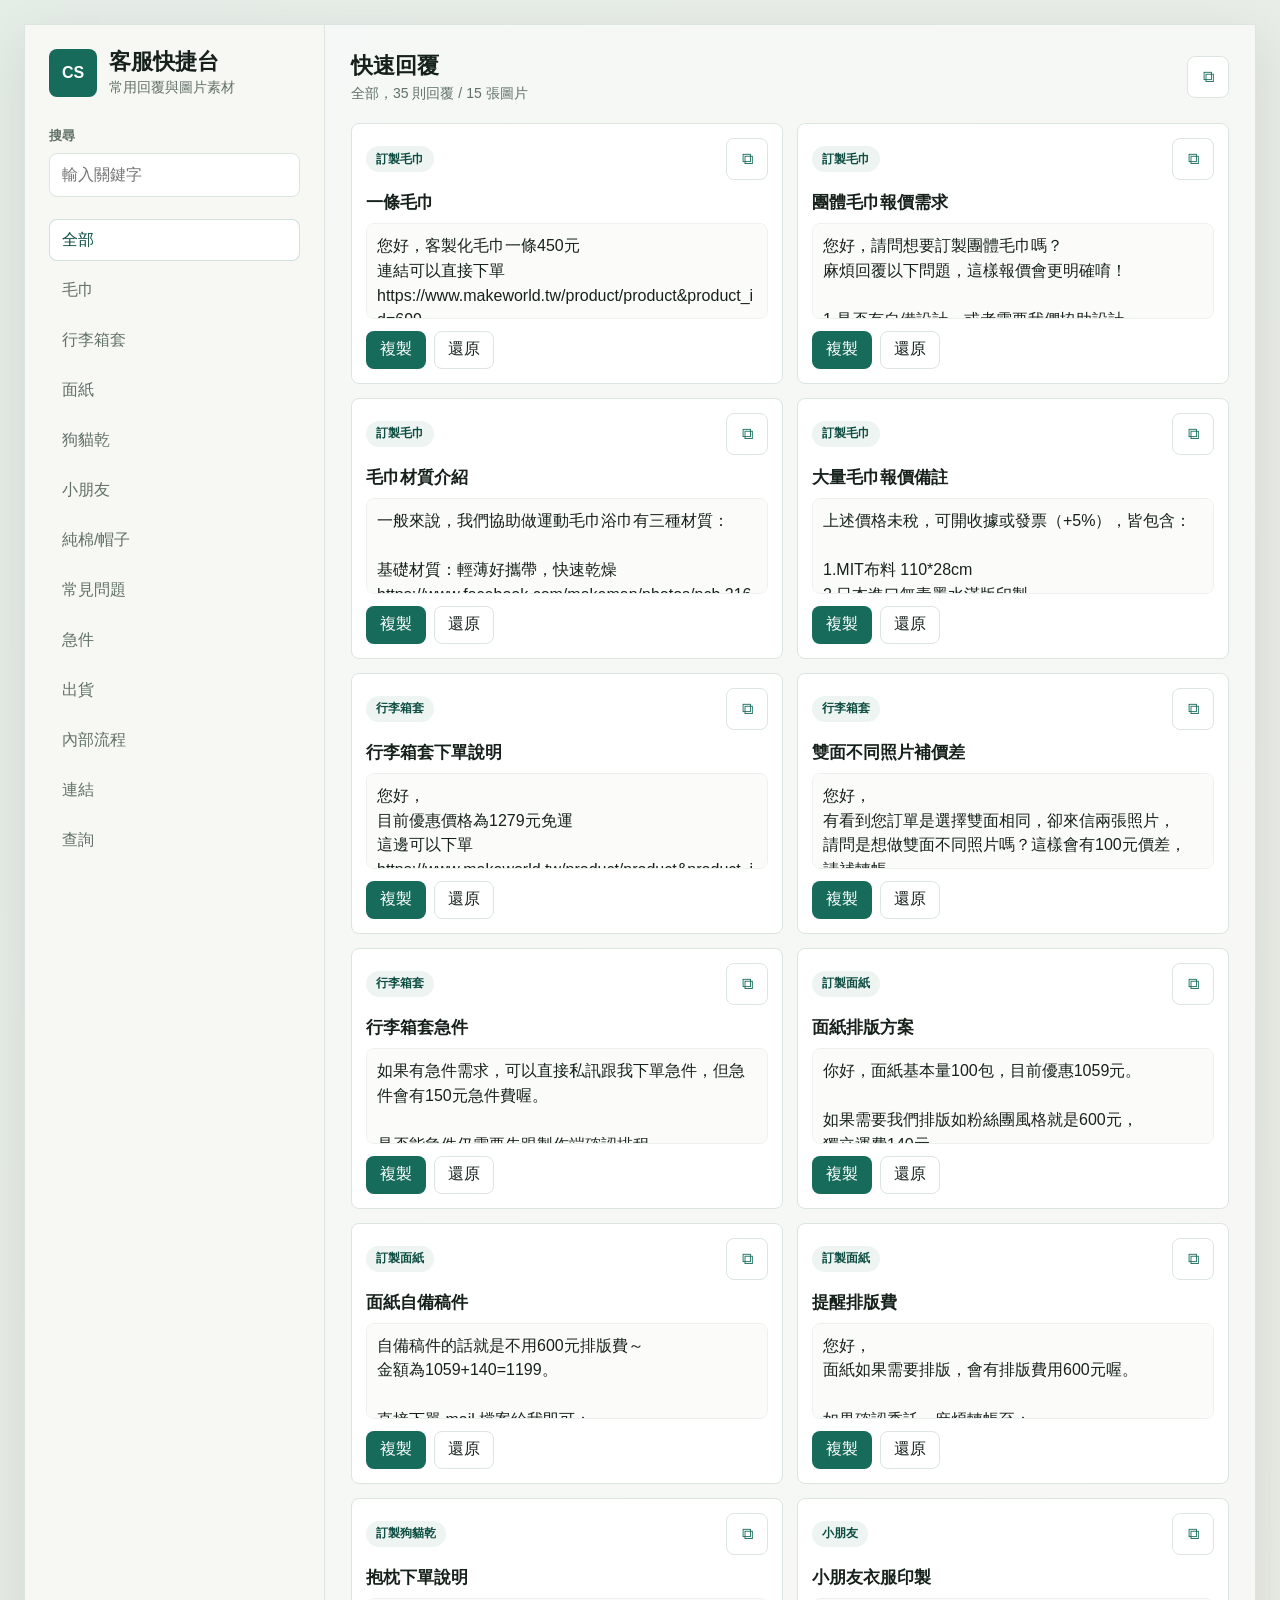
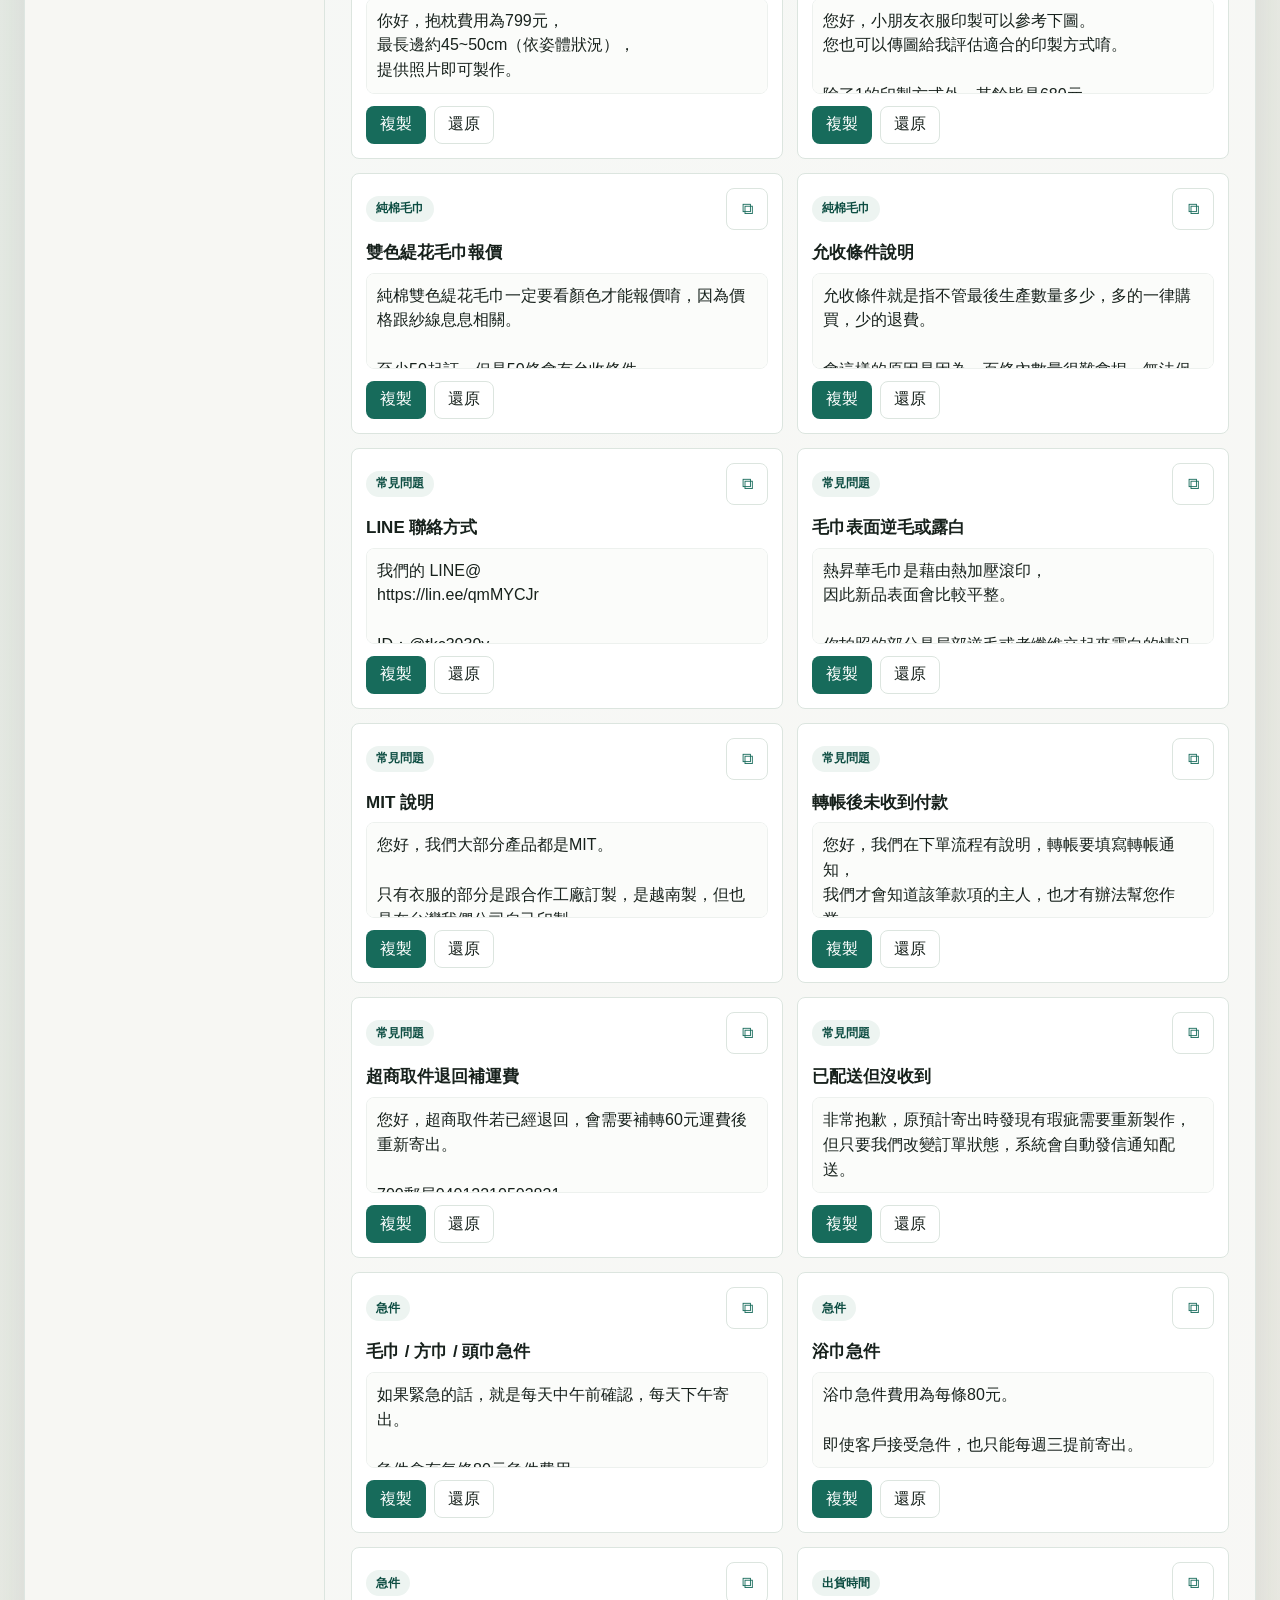
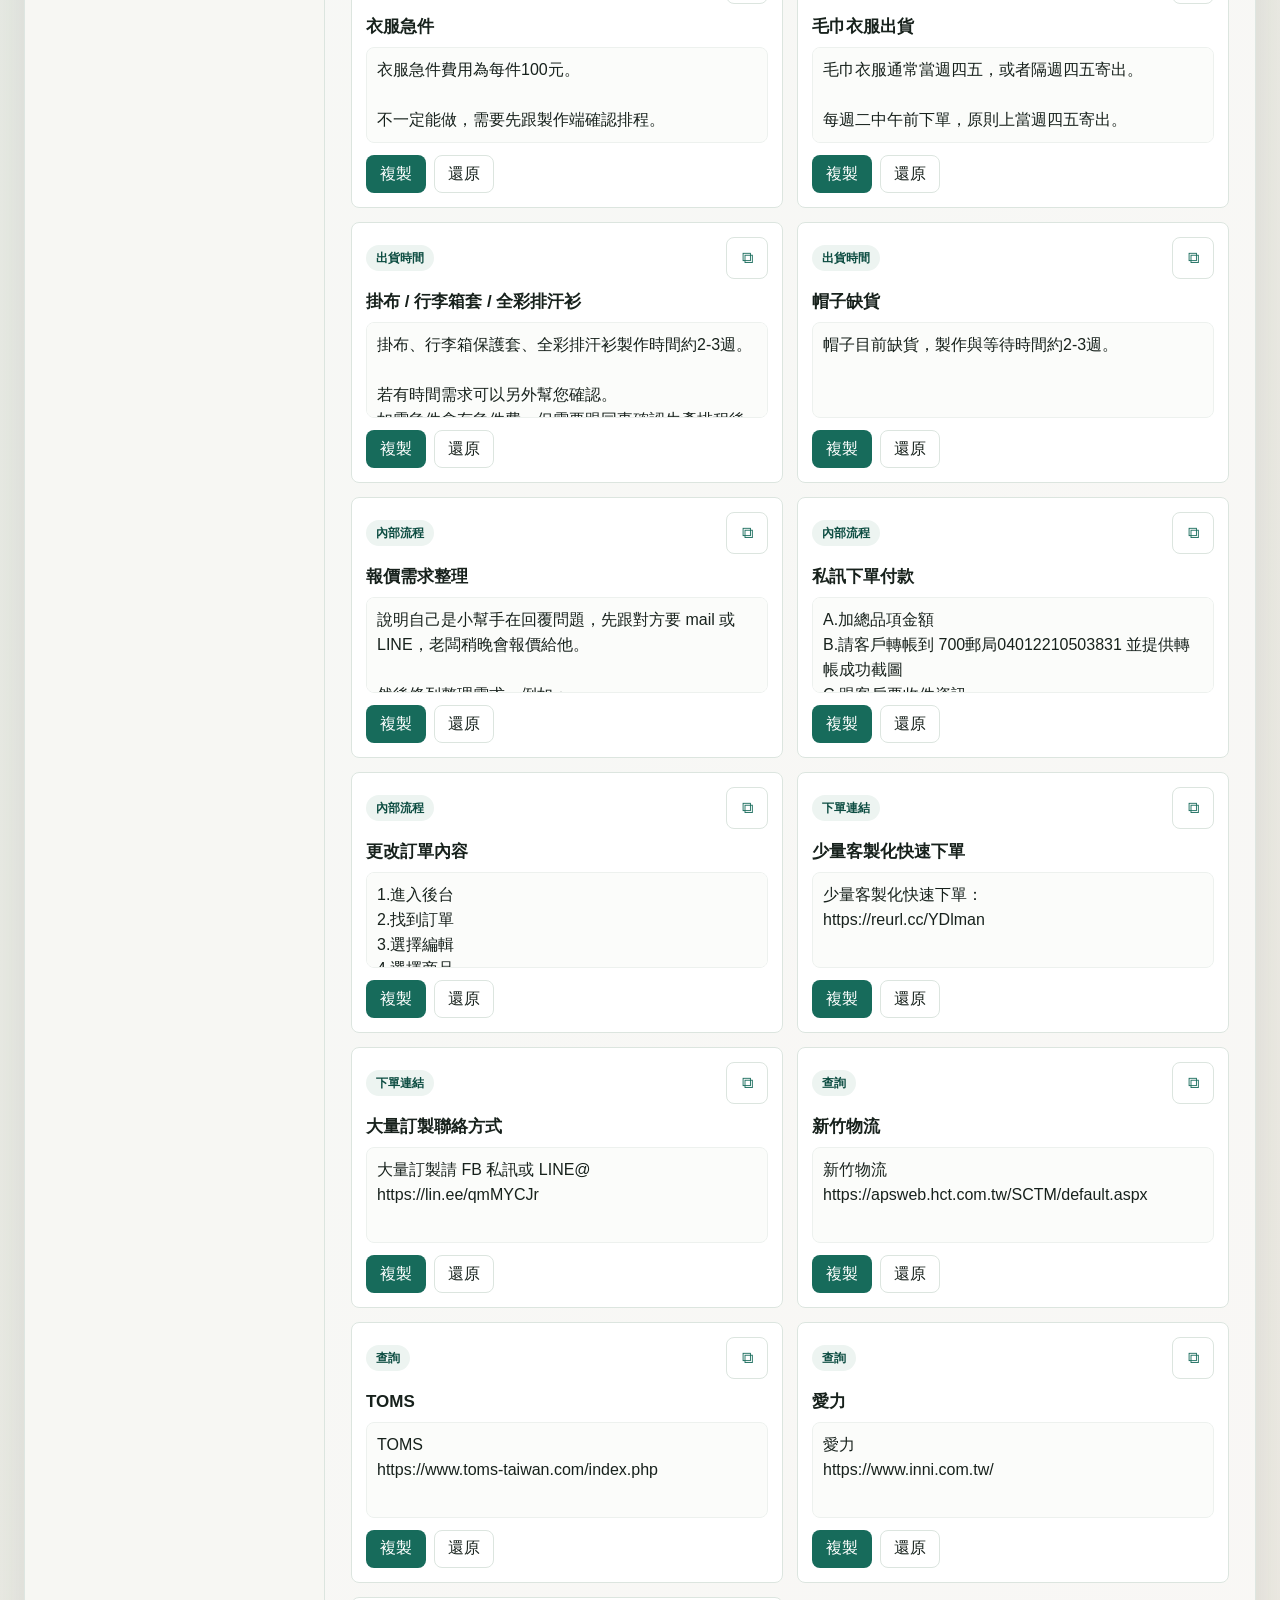
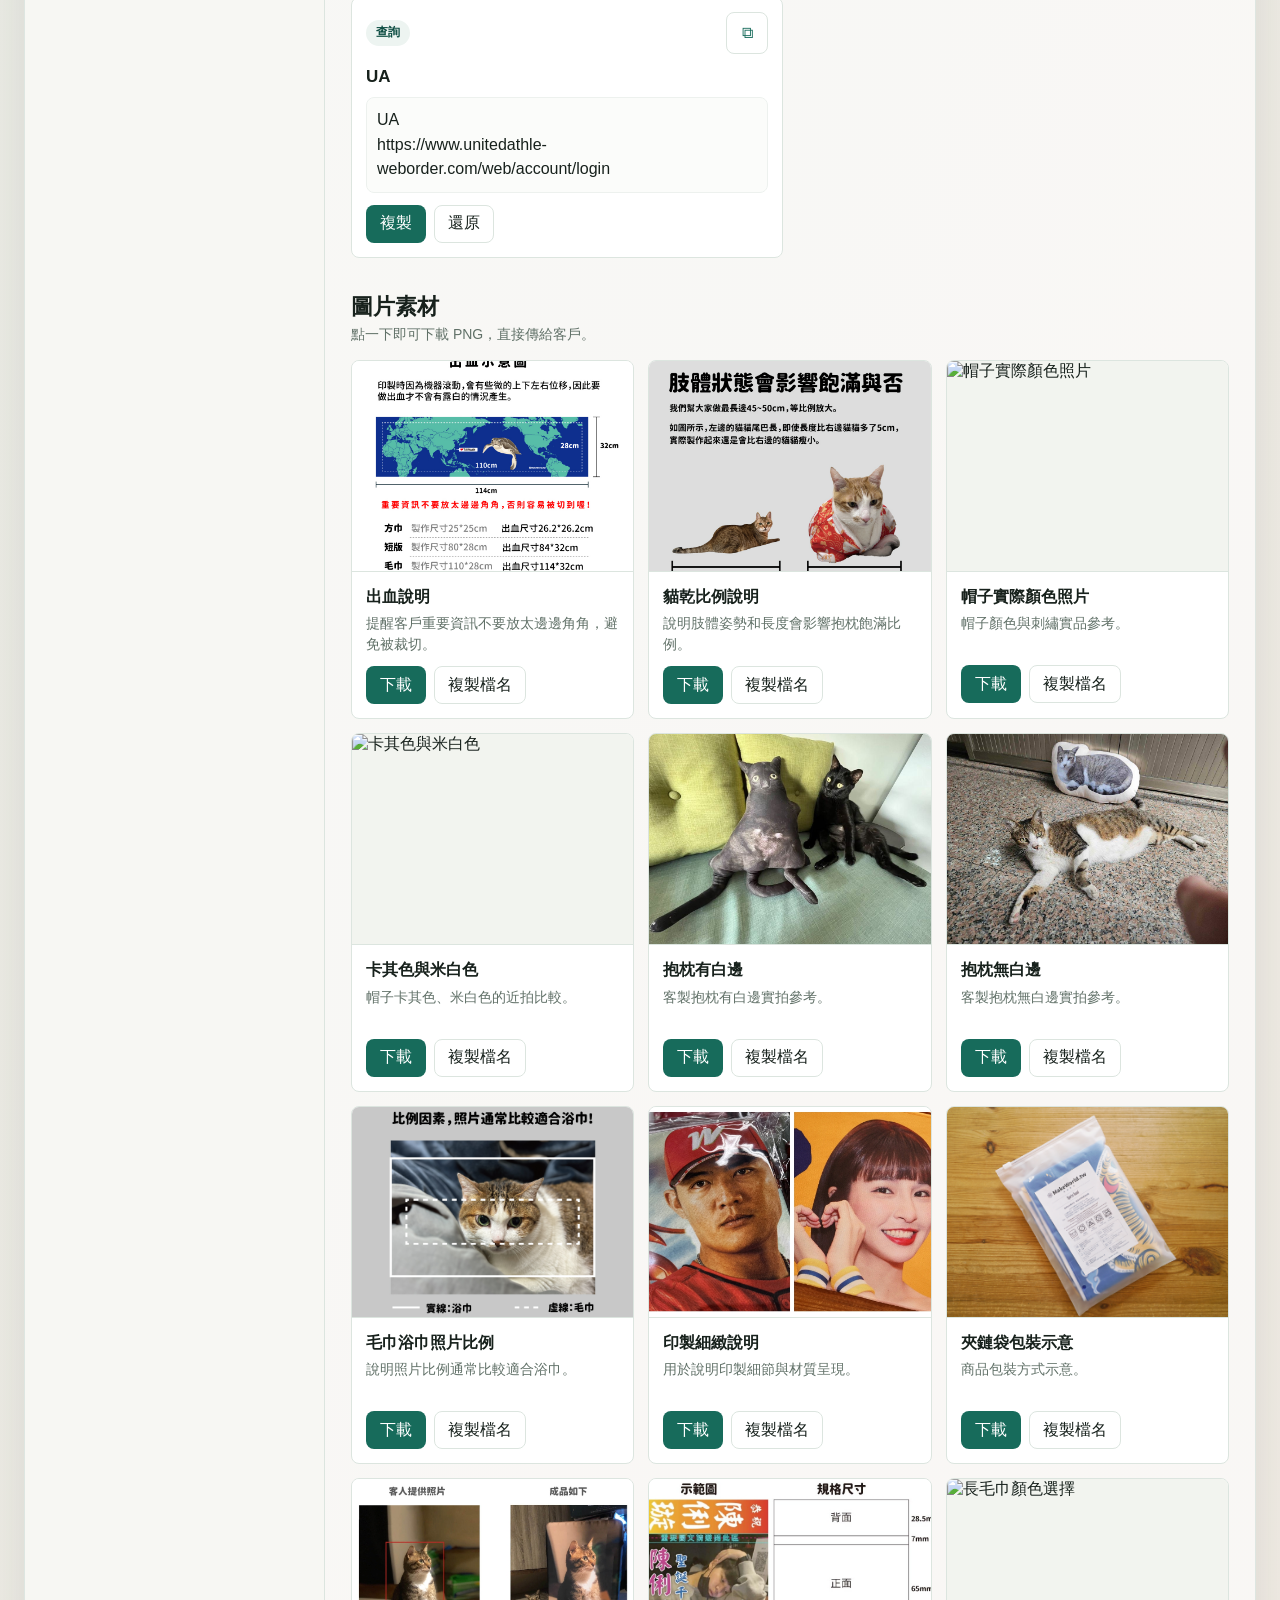
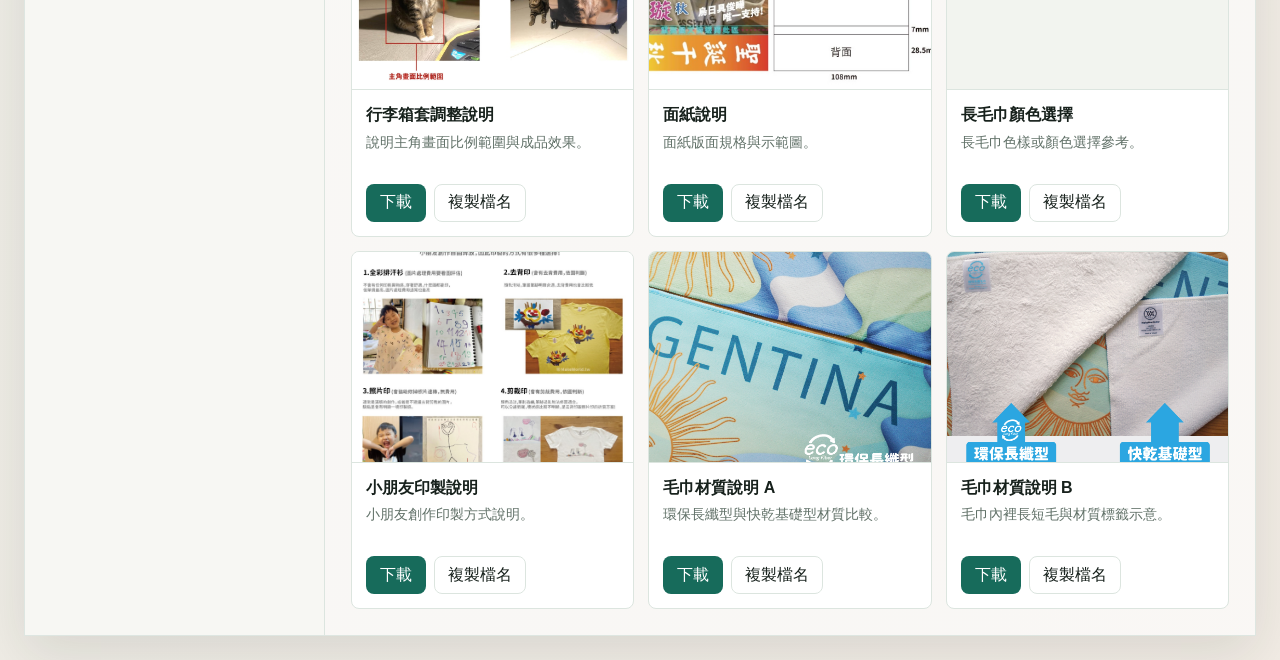
==== index.html @ 8c63c237 "Remove in-page password gate" ====
<!doctype html>
<html lang="zh-Hant">
  <head>
    <meta charset="UTF-8" />
    <meta name="viewport" content="width=device-width, initial-scale=1.0" />
    <title>客服快捷台</title>
    <link rel="stylesheet" href="styles.css?v=20260531-cloudflare-access" />
  </head>
  <body>
    <main class="app-shell">
      <section class="workspace">
        <aside class="sidebar" aria-label="常見問題分類">
          <div class="brand">
            <div class="brand-mark" aria-hidden="true">CS</div>
            <div>
              <h1>客服快捷台</h1>
              <p>常用回覆與圖片素材</p>
            </div>
          </div>

          <div class="search-wrap">
            <label for="searchInput">搜尋</label>
            <input id="searchInput" type="search" placeholder="輸入關鍵字" autocomplete="off" />
          </div>

          <div class="tabs" id="tabs" role="tablist" aria-label="分類"></div>
        </aside>

        <section class="content-panel" aria-label="客服素材">
          <div class="toolbar">
            <div>
              <h2>快速回覆</h2>
              <p id="resultCount">載入中</p>
            </div>
            <button class="icon-button" id="copyAllButton" type="button" title="複製目前顯示的全部回覆" aria-label="複製目前顯示的全部回覆">
              <span aria-hidden="true">⧉</span>
            </button>
          </div>

          <div class="faq-grid" id="faqGrid"></div>

          <div class="asset-header">
            <div>
              <h2>圖片素材</h2>
              <p>點一下即可下載 PNG，直接傳給客戶。</p>
            </div>
          </div>
          <div class="asset-grid" id="assetGrid"></div>
        </section>
      </section>
    </main>

    <div class="toast" id="toast" role="status" aria-live="polite"></div>

    <script src="script.js?v=20260531-cloudflare-access"></script>
  </body>
</html>
---- styles.css ----
:root {
  color-scheme: light;
  --ink: #17211c;
  --muted: #617168;
  --line: #dce5df;
  --panel: #ffffff;
  --paper: #f7f8f3;
  --accent: #176b5b;
  --accent-strong: #0d4d42;
  --warm: #b45f3c;
  --blue: #315b8f;
  --shadow: 0 18px 50px rgba(23, 33, 28, 0.11);
}

* {
  box-sizing: border-box;
}

body {
  margin: 0;
  min-height: 100vh;
  font-family: Inter, "Noto Sans TC", "PingFang TC", "Microsoft JhengHei", Arial, sans-serif;
  background:
    linear-gradient(120deg, rgba(23, 107, 91, 0.08), rgba(180, 95, 60, 0.08)),
    var(--paper);
  color: var(--ink);
}

button,
input,
textarea {
  font: inherit;
}

.app-shell {
  width: min(1440px, 100%);
  min-height: 100vh;
  margin: 0 auto;
  padding: 24px;
}

.workspace {
  display: grid;
  grid-template-columns: 300px minmax(0, 1fr);
  min-height: calc(100vh - 48px);
  background: rgba(255, 255, 255, 0.62);
  border: 1px solid rgba(220, 229, 223, 0.9);
  box-shadow: var(--shadow);
}

.sidebar {
  padding: 24px;
  border-right: 1px solid var(--line);
  background: rgba(247, 248, 243, 0.88);
}

.brand {
  display: grid;
  grid-template-columns: 48px 1fr;
  gap: 12px;
  align-items: center;
}

.brand-mark {
  display: grid;
  place-items: center;
  width: 48px;
  height: 48px;
  border-radius: 8px;
  background: var(--accent);
  color: white;
  font-weight: 800;
  letter-spacing: 0;
}

h1,
h2,
p {
  margin: 0;
}

h1 {
  font-size: 22px;
  line-height: 1.2;
}

.brand p,
.toolbar p,
.asset-header p {
  color: var(--muted);
  margin-top: 4px;
  font-size: 14px;
}

.search-wrap {
  margin-top: 30px;
}

.search-wrap label {
  display: block;
  margin-bottom: 8px;
  color: var(--muted);
  font-size: 13px;
  font-weight: 700;
}

.search-wrap input {
  width: 100%;
  height: 44px;
  border: 1px solid var(--line);
  border-radius: 8px;
  padding: 0 12px;
  background: white;
  color: var(--ink);
  outline: none;
}

.search-wrap input:focus {
  border-color: var(--accent);
  box-shadow: 0 0 0 3px rgba(23, 107, 91, 0.14);
}

.tabs {
  display: grid;
  gap: 8px;
  margin-top: 22px;
}

.tab {
  min-height: 42px;
  border: 1px solid transparent;
  border-radius: 8px;
  background: transparent;
  color: var(--muted);
  text-align: left;
  padding: 0 12px;
  cursor: pointer;
}

.tab:hover,
.tab.active {
  border-color: rgba(23, 107, 91, 0.2);
  background: white;
  color: var(--accent-strong);
}

.content-panel {
  min-width: 0;
  padding: 26px;
  overflow: hidden;
}

.toolbar,
.asset-header {
  display: flex;
  align-items: center;
  justify-content: space-between;
  gap: 16px;
}

.toolbar h2,
.asset-header h2 {
  font-size: 22px;
}

.icon-button {
  display: grid;
  place-items: center;
  flex: 0 0 auto;
  width: 42px;
  height: 42px;
  border: 1px solid var(--line);
  border-radius: 8px;
  background: white;
  color: var(--accent);
  cursor: pointer;
}

.icon-button:hover {
  border-color: var(--accent);
  background: #f2faf7;
}

.faq-grid {
  display: grid;
  grid-template-columns: repeat(2, minmax(0, 1fr));
  gap: 14px;
  margin-top: 20px;
}

.faq-card,
.asset-card {
  border: 1px solid var(--line);
  border-radius: 8px;
  background: var(--panel);
  overflow: hidden;
}

.faq-card {
  display: grid;
  grid-template-rows: auto 1fr auto;
  min-height: 230px;
}

.faq-top {
  display: flex;
  align-items: center;
  justify-content: space-between;
  gap: 10px;
  padding: 14px 14px 0;
}

.tag {
  display: inline-flex;
  align-items: center;
  min-height: 26px;
  border-radius: 999px;
  padding: 0 10px;
  background: #edf4f1;
  color: var(--accent-strong);
  font-size: 12px;
  font-weight: 800;
}

.faq-card h3 {
  margin: 12px 14px 8px;
  font-size: 17px;
  line-height: 1.35;
}

.reply-text {
  margin: 0 14px;
  resize: none;
  min-height: 96px;
  border: 1px solid #edf1ee;
  border-radius: 8px;
  padding: 10px;
  color: var(--ink);
  background: #fbfcfa;
  line-height: 1.55;
}

.card-actions {
  display: flex;
  gap: 8px;
  padding: 12px 14px 14px;
}

.primary-button,
.secondary-button {
  display: inline-flex;
  align-items: center;
  justify-content: center;
  min-height: 38px;
  border-radius: 8px;
  border: 1px solid transparent;
  padding: 0 13px;
  cursor: pointer;
  white-space: nowrap;
  text-decoration: none;
}

.primary-button {
  background: var(--accent);
  color: white;
}

.primary-button:hover {
  background: var(--accent-strong);
}

.secondary-button {
  background: white;
  border-color: var(--line);
  color: var(--ink);
}

.secondary-button:hover {
  border-color: var(--warm);
  color: var(--warm);
}

.asset-header {
  margin-top: 34px;
}

.asset-grid {
  display: grid;
  grid-template-columns: repeat(3, minmax(0, 1fr));
  gap: 14px;
  margin-top: 16px;
}

.asset-preview {
  width: 100%;
  aspect-ratio: 4 / 3;
  display: block;
  background: #f2f4ef;
  border-bottom: 1px solid var(--line);
  object-fit: cover;
}

.asset-body {
  padding: 14px;
}

.asset-body h3 {
  margin: 0;
  font-size: 16px;
  line-height: 1.35;
}

.asset-body p {
  margin-top: 6px;
  min-height: 40px;
  color: var(--muted);
  font-size: 14px;
  line-height: 1.45;
}

.asset-actions {
  display: flex;
  gap: 8px;
  margin-top: 12px;
}

.toast {
  position: fixed;
  right: 24px;
  bottom: 24px;
  transform: translateY(18px);
  opacity: 0;
  pointer-events: none;
  min-width: 180px;
  border-radius: 8px;
  background: #17211c;
  color: white;
  padding: 12px 14px;
  box-shadow: var(--shadow);
  transition: 180ms ease;
}

.toast.show {
  transform: translateY(0);
  opacity: 1;
}

.empty {
  grid-column: 1 / -1;
  min-height: 180px;
  display: grid;
  place-items: center;
  border: 1px dashed var(--line);
  border-radius: 8px;
  color: var(--muted);
  background: rgba(255, 255, 255, 0.65);
}

@media (max-width: 980px) {
  .app-shell {
    padding: 12px;
  }

  .workspace {
    grid-template-columns: 1fr;
  }

  .sidebar {
    border-right: 0;
    border-bottom: 1px solid var(--line);
  }

  .tabs {
    grid-template-columns: repeat(4, minmax(0, 1fr));
  }

  .tab {
    text-align: center;
    padding: 0 6px;
  }

  .faq-grid,
  .asset-grid {
    grid-template-columns: 1fr;
  }
}

@media (max-width: 560px) {
  .content-panel,
  .sidebar {
    padding: 18px;
  }

  .brand {
    grid-template-columns: 42px 1fr;
  }

  .brand-mark {
    width: 42px;
    height: 42px;
  }

  .tabs {
    grid-template-columns: repeat(2, minmax(0, 1fr));
  }

  .toolbar,
  .asset-header {
    align-items: flex-start;
  }
}
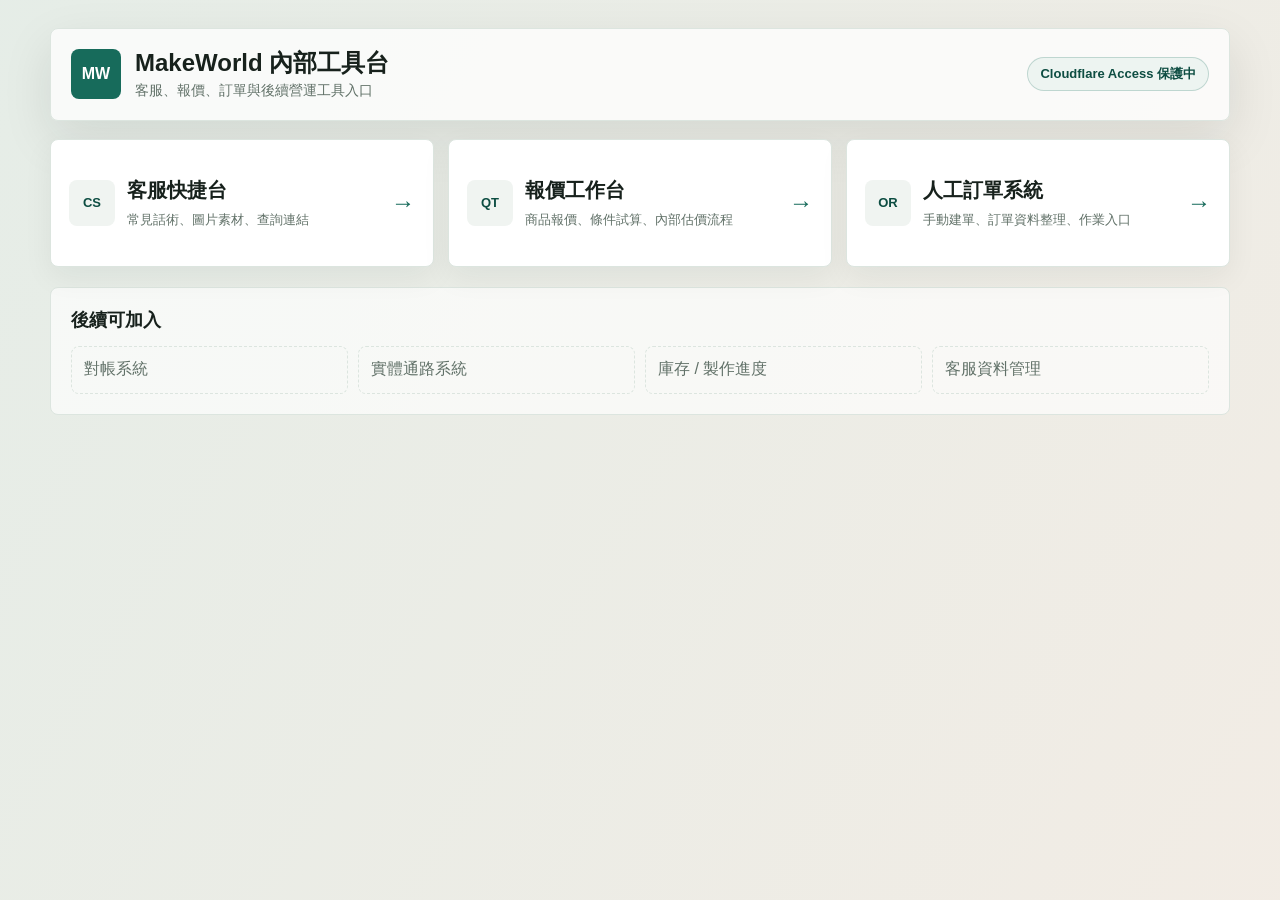
==== commit 82eae7cc: "Create internal tools portal" ====
--- a/index.html
+++ b/index.html
@@ -3,55 +3,60 @@
   <head>
     <meta charset="UTF-8" />
     <meta name="viewport" content="width=device-width, initial-scale=1.0" />
-    <title>客服快捷台</title>
-    <link rel="stylesheet" href="styles.css?v=20260531-cloudflare-access" />
+    <title>MakeWorld 內部工具台</title>
+    <link rel="stylesheet" href="platform.css?v=20260531-internal-tools" />
   </head>
   <body>
-    <main class="app-shell">
-      <section class="workspace">
-        <aside class="sidebar" aria-label="常見問題分類">
-          <div class="brand">
-            <div class="brand-mark" aria-hidden="true">CS</div>
-            <div>
-              <h1>客服快捷台</h1>
-              <p>常用回覆與圖片素材</p>
-            </div>
+    <main class="shell">
+      <header class="topbar">
+        <div class="brand">
+          <div class="brand-mark" aria-hidden="true">MW</div>
+          <div>
+            <h1>MakeWorld 內部工具台</h1>
+            <p>客服、報價、訂單與後續營運工具入口</p>
           </div>
+        </div>
+        <div class="status-pill">Cloudflare Access 保護中</div>
+      </header>
 
-          <div class="search-wrap">
-            <label for="searchInput">搜尋</label>
-            <input id="searchInput" type="search" placeholder="輸入關鍵字" autocomplete="off" />
-          </div>
+      <section class="tool-grid" aria-label="工具列表">
+        <a class="tool-card" href="customer/">
+          <span class="tool-icon" aria-hidden="true">CS</span>
+          <span class="tool-content">
+            <strong>客服快捷台</strong>
+            <small>常見話術、圖片素材、查詢連結</small>
+          </span>
+          <span class="arrow" aria-hidden="true">→</span>
+        </a>
 
-          <div class="tabs" id="tabs" role="tablist" aria-label="分類"></div>
-        </aside>
+        <a class="tool-card" href="quote/">
+          <span class="tool-icon" aria-hidden="true">QT</span>
+          <span class="tool-content">
+            <strong>報價工作台</strong>
+            <small>商品報價、條件試算、內部估價流程</small>
+          </span>
+          <span class="arrow" aria-hidden="true">→</span>
+        </a>
 
-        <section class="content-panel" aria-label="客服素材">
-          <div class="toolbar">
-            <div>
-              <h2>快速回覆</h2>
-              <p id="resultCount">載入中</p>
-            </div>
-            <button class="icon-button" id="copyAllButton" type="button" title="複製目前顯示的全部回覆" aria-label="複製目前顯示的全部回覆">
-              <span aria-hidden="true">⧉</span>
-            </button>
-          </div>
+        <a class="tool-card" href="orders/">
+          <span class="tool-icon" aria-hidden="true">OR</span>
+          <span class="tool-content">
+            <strong>人工訂單系統</strong>
+            <small>手動建單、訂單資料整理、作業入口</small>
+          </span>
+          <span class="arrow" aria-hidden="true">→</span>
+        </a>
+      </section>
 
-          <div class="faq-grid" id="faqGrid"></div>
-
-          <div class="asset-header">
-            <div>
-              <h2>圖片素材</h2>
-              <p>點一下即可下載 PNG，直接傳給客戶。</p>
-            </div>
-          </div>
-          <div class="asset-grid" id="assetGrid"></div>
-        </section>
+      <section class="coming-soon" aria-label="後續工具">
+        <h2>後續可加入</h2>
+        <div class="placeholder-grid">
+          <div>對帳系統</div>
+          <div>實體通路系統</div>
+          <div>庫存 / 製作進度</div>
+          <div>客服資料管理</div>
+        </div>
       </section>
     </main>
-
-    <div class="toast" id="toast" role="status" aria-live="polite"></div>
-
-    <script src="script.js?v=20260531-cloudflare-access"></script>
   </body>
 </html>
--- a/platform.css
+++ b/platform.css
@@ -0,0 +1,227 @@
+:root {
+  color-scheme: light;
+  --ink: #17211c;
+  --muted: #617168;
+  --line: #dce5df;
+  --panel: #ffffff;
+  --paper: #f7f8f3;
+  --accent: #176b5b;
+  --accent-strong: #0d4d42;
+  --warm: #b45f3c;
+  --shadow: 0 18px 50px rgba(23, 33, 28, 0.1);
+}
+
+* {
+  box-sizing: border-box;
+}
+
+body {
+  margin: 0;
+  min-height: 100vh;
+  font-family: Inter, "Noto Sans TC", "PingFang TC", "Microsoft JhengHei", Arial, sans-serif;
+  background:
+    linear-gradient(120deg, rgba(23, 107, 91, 0.08), rgba(180, 95, 60, 0.08)),
+    var(--paper);
+  color: var(--ink);
+}
+
+a {
+  color: inherit;
+  text-decoration: none;
+}
+
+.shell {
+  width: min(1180px, calc(100% - 32px));
+  margin: 0 auto;
+  padding: 28px 0 48px;
+}
+
+.topbar {
+  display: flex;
+  align-items: center;
+  justify-content: space-between;
+  gap: 16px;
+  border: 1px solid var(--line);
+  border-radius: 8px;
+  background: rgba(255, 255, 255, 0.76);
+  box-shadow: var(--shadow);
+  padding: 20px;
+}
+
+.brand {
+  display: grid;
+  grid-template-columns: 50px 1fr;
+  gap: 14px;
+  align-items: center;
+}
+
+.brand-mark {
+  display: grid;
+  place-items: center;
+  width: 50px;
+  height: 50px;
+  border-radius: 8px;
+  background: var(--accent);
+  color: white;
+  font-weight: 900;
+}
+
+h1,
+h2,
+p {
+  margin: 0;
+}
+
+h1 {
+  font-size: 24px;
+  line-height: 1.2;
+}
+
+.brand p {
+  margin-top: 4px;
+  color: var(--muted);
+  font-size: 14px;
+}
+
+.status-pill {
+  display: inline-flex;
+  align-items: center;
+  min-height: 34px;
+  border: 1px solid rgba(23, 107, 91, 0.22);
+  border-radius: 999px;
+  background: #edf4f1;
+  color: var(--accent-strong);
+  padding: 0 12px;
+  font-size: 13px;
+  font-weight: 800;
+  white-space: nowrap;
+}
+
+.tool-grid {
+  display: grid;
+  grid-template-columns: repeat(3, minmax(0, 1fr));
+  gap: 14px;
+  margin-top: 18px;
+}
+
+.tool-card {
+  display: grid;
+  grid-template-columns: 46px 1fr auto;
+  gap: 12px;
+  align-items: center;
+  min-height: 128px;
+  border: 1px solid var(--line);
+  border-radius: 8px;
+  background: var(--panel);
+  box-shadow: 0 10px 30px rgba(23, 33, 28, 0.06);
+  padding: 18px;
+}
+
+.tool-card:hover {
+  border-color: rgba(23, 107, 91, 0.46);
+  background: #fbfdfb;
+}
+
+.tool-icon {
+  display: grid;
+  place-items: center;
+  width: 46px;
+  height: 46px;
+  border-radius: 8px;
+  background: #f0f4f1;
+  color: var(--accent-strong);
+  font-size: 13px;
+  font-weight: 900;
+}
+
+.tool-content strong,
+.tool-content small {
+  display: block;
+}
+
+.tool-content strong {
+  font-size: 20px;
+}
+
+.tool-content small {
+  margin-top: 6px;
+  color: var(--muted);
+  line-height: 1.45;
+}
+
+.arrow {
+  color: var(--accent);
+  font-size: 24px;
+  font-weight: 800;
+}
+
+.coming-soon {
+  margin-top: 20px;
+  border: 1px solid var(--line);
+  border-radius: 8px;
+  background: rgba(255, 255, 255, 0.66);
+  padding: 20px;
+}
+
+.coming-soon h2 {
+  font-size: 18px;
+}
+
+.placeholder-grid {
+  display: grid;
+  grid-template-columns: repeat(4, minmax(0, 1fr));
+  gap: 10px;
+  margin-top: 14px;
+}
+
+.placeholder-grid div {
+  display: flex;
+  align-items: center;
+  min-height: 48px;
+  border: 1px dashed var(--line);
+  border-radius: 8px;
+  color: var(--muted);
+  padding: 0 12px;
+}
+
+@media (max-width: 900px) {
+  .topbar,
+  .tool-grid,
+  .placeholder-grid {
+    grid-template-columns: 1fr;
+  }
+
+  .topbar {
+    display: grid;
+  }
+
+  .status-pill {
+    width: max-content;
+  }
+}
+
+@media (max-width: 560px) {
+  .shell {
+    width: min(100% - 20px, 1180px);
+    padding-top: 10px;
+  }
+
+  .topbar,
+  .tool-card,
+  .coming-soon {
+    padding: 14px;
+  }
+
+  .brand {
+    grid-template-columns: 42px 1fr;
+  }
+
+  .brand-mark {
+    width: 42px;
+    height: 42px;
+  }
+
+  h1 {
+    font-size: 21px;
+  }
+}
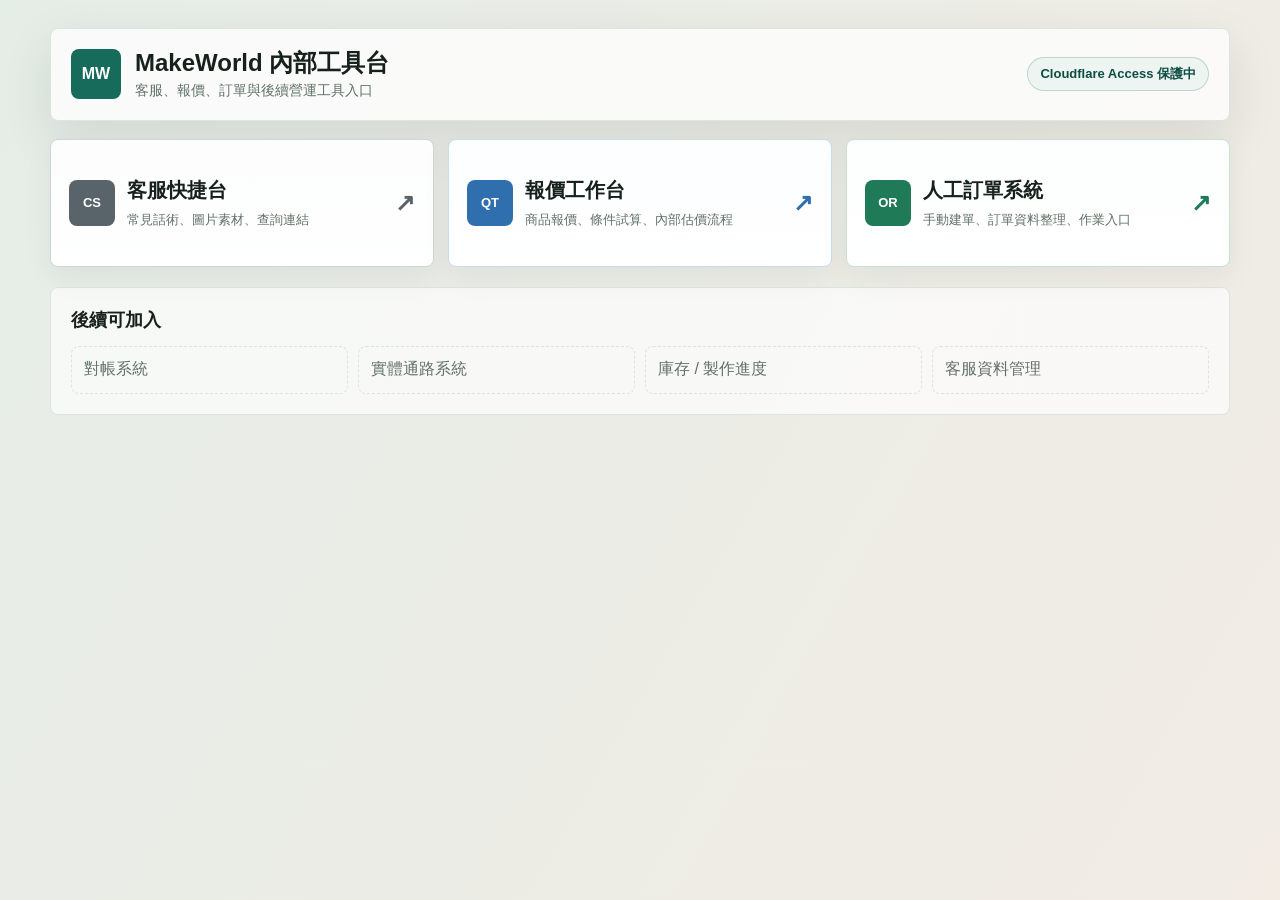
==== commit b2d58c69: "Differentiate tool portal cards" ====
--- a/index.html
+++ b/index.html
@@ -4,7 +4,7 @@
     <meta charset="UTF-8" />
     <meta name="viewport" content="width=device-width, initial-scale=1.0" />
     <title>MakeWorld 內部工具台</title>
-    <link rel="stylesheet" href="platform.css?v=20260531-internal-tools" />
+    <link rel="stylesheet" href="platform.css?v=20260531-tool-colors" />
   </head>
   <body>
     <main class="shell">
@@ -20,31 +20,31 @@
       </header>
 
       <section class="tool-grid" aria-label="工具列表">
-        <a class="tool-card" href="customer/">
+        <a class="tool-card tool-customer" href="customer/" target="_blank" rel="noopener">
           <span class="tool-icon" aria-hidden="true">CS</span>
           <span class="tool-content">
             <strong>客服快捷台</strong>
             <small>常見話術、圖片素材、查詢連結</small>
           </span>
-          <span class="arrow" aria-hidden="true">→</span>
+          <span class="arrow" aria-hidden="true">↗</span>
         </a>
 
-        <a class="tool-card" href="quote/">
+        <a class="tool-card tool-quote" href="quote/" target="_blank" rel="noopener">
           <span class="tool-icon" aria-hidden="true">QT</span>
           <span class="tool-content">
             <strong>報價工作台</strong>
             <small>商品報價、條件試算、內部估價流程</small>
           </span>
-          <span class="arrow" aria-hidden="true">→</span>
+          <span class="arrow" aria-hidden="true">↗</span>
         </a>
 
-        <a class="tool-card" href="orders/">
+        <a class="tool-card tool-orders" href="orders/" target="_blank" rel="noopener">
           <span class="tool-icon" aria-hidden="true">OR</span>
           <span class="tool-content">
             <strong>人工訂單系統</strong>
             <small>手動建單、訂單資料整理、作業入口</small>
           </span>
-          <span class="arrow" aria-hidden="true">→</span>
+          <span class="arrow" aria-hidden="true">↗</span>
         </a>
       </section>
 
--- a/platform.css
+++ b/platform.css
@@ -105,21 +105,26 @@
 }
 
 .tool-card {
+  --tool-main: var(--accent);
+  --tool-soft: #f0f4f1;
+  --tool-border: var(--line);
   display: grid;
   grid-template-columns: 46px 1fr auto;
   gap: 12px;
   align-items: center;
   min-height: 128px;
-  border: 1px solid var(--line);
-  border-radius: 8px;
-  background: var(--panel);
+  border: 1px solid var(--tool-border);
+  border-radius: 8px;
+  background:
+    linear-gradient(180deg, rgba(255, 255, 255, 0.86), rgba(255, 255, 255, 0.98)),
+    var(--tool-soft);
   box-shadow: 0 10px 30px rgba(23, 33, 28, 0.06);
   padding: 18px;
 }
 
 .tool-card:hover {
-  border-color: rgba(23, 107, 91, 0.46);
-  background: #fbfdfb;
+  border-color: var(--tool-main);
+  transform: translateY(-2px);
 }
 
 .tool-icon {
@@ -128,10 +133,28 @@
   width: 46px;
   height: 46px;
   border-radius: 8px;
-  background: #f0f4f1;
-  color: var(--accent-strong);
+  background: var(--tool-main);
+  color: white;
   font-size: 13px;
   font-weight: 900;
+}
+
+.tool-customer {
+  --tool-main: #59636a;
+  --tool-soft: #eef1f2;
+  --tool-border: #cfd6d9;
+}
+
+.tool-quote {
+  --tool-main: #2f6fae;
+  --tool-soft: #edf5ff;
+  --tool-border: #c8dbef;
+}
+
+.tool-orders {
+  --tool-main: #1f7a57;
+  --tool-soft: #edf8f2;
+  --tool-border: #c6e2d2;
 }
 
 .tool-content strong,
@@ -150,7 +173,7 @@
 }
 
 .arrow {
-  color: var(--accent);
+  color: var(--tool-main);
   font-size: 24px;
   font-weight: 800;
 }
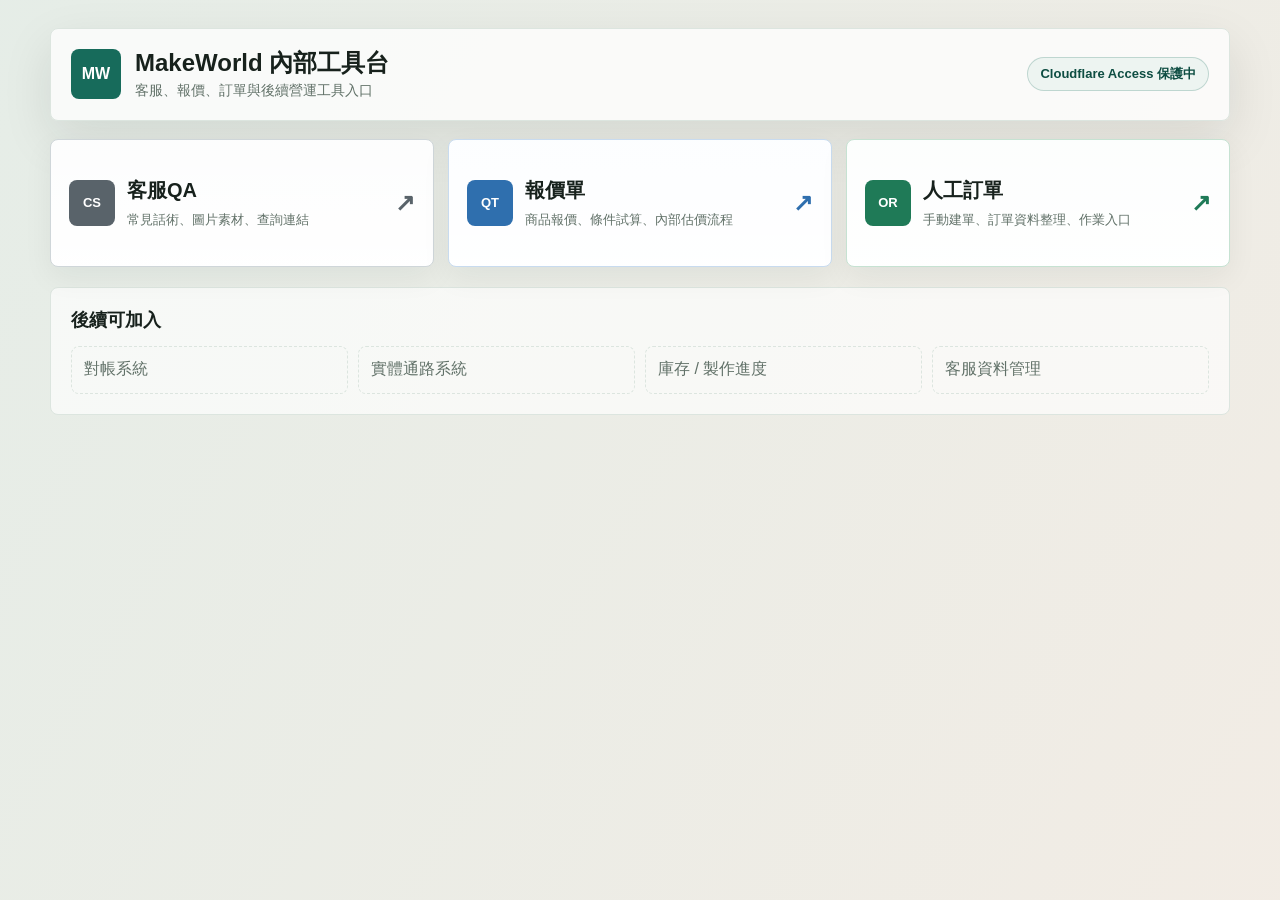
==== commit edcc1ee9: "Rename platform entry buttons" ====
--- a/index.html
+++ b/index.html
@@ -4,7 +4,7 @@
     <meta charset="UTF-8" />
     <meta name="viewport" content="width=device-width, initial-scale=1.0" />
     <title>MakeWorld 內部工具台</title>
-    <link rel="stylesheet" href="platform.css?v=20260531-tool-colors" />
+    <link rel="stylesheet" href="platform.css?v=20260603-entry-names" />
   </head>
   <body>
     <main class="shell">
@@ -23,7 +23,7 @@
         <a class="tool-card tool-customer" href="customer/" target="_blank" rel="noopener">
           <span class="tool-icon" aria-hidden="true">CS</span>
           <span class="tool-content">
-            <strong>客服快捷台</strong>
+            <strong>客服QA</strong>
             <small>常見話術、圖片素材、查詢連結</small>
           </span>
           <span class="arrow" aria-hidden="true">↗</span>
@@ -32,7 +32,7 @@
         <a class="tool-card tool-quote" href="quote/" target="_blank" rel="noopener">
           <span class="tool-icon" aria-hidden="true">QT</span>
           <span class="tool-content">
-            <strong>報價工作台</strong>
+            <strong>報價單</strong>
             <small>商品報價、條件試算、內部估價流程</small>
           </span>
           <span class="arrow" aria-hidden="true">↗</span>
@@ -41,7 +41,7 @@
         <a class="tool-card tool-orders" href="orders/" target="_blank" rel="noopener">
           <span class="tool-icon" aria-hidden="true">OR</span>
           <span class="tool-content">
-            <strong>人工訂單系統</strong>
+            <strong>人工訂單</strong>
             <small>手動建單、訂單資料整理、作業入口</small>
           </span>
           <span class="arrow" aria-hidden="true">↗</span>
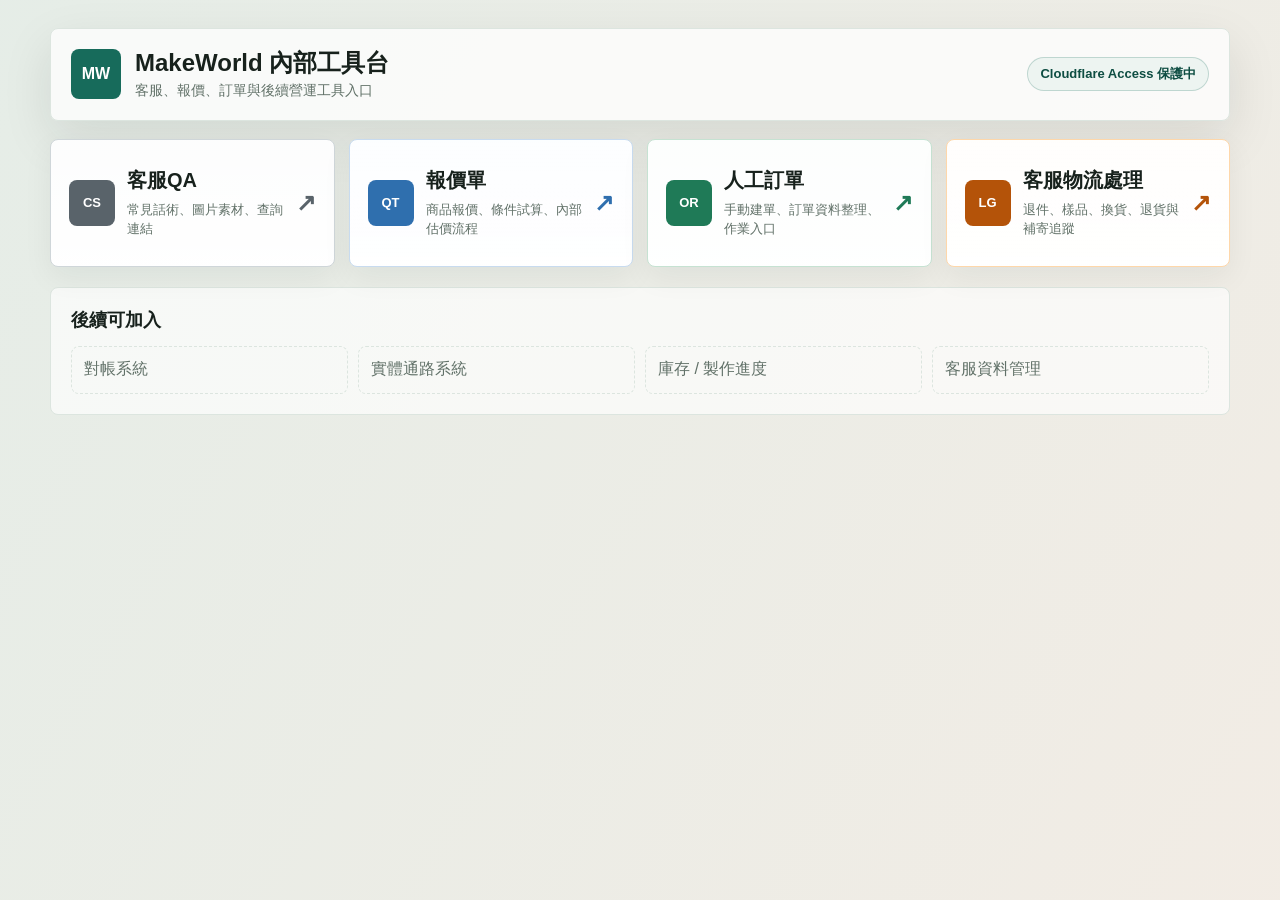
==== commit 63bd0f9b: "Add customer logistics tracker" ====
--- a/index.html
+++ b/index.html
@@ -4,7 +4,7 @@
     <meta charset="UTF-8" />
     <meta name="viewport" content="width=device-width, initial-scale=1.0" />
     <title>MakeWorld 內部工具台</title>
-    <link rel="stylesheet" href="platform.css?v=20260603-entry-names" />
+    <link rel="stylesheet" href="platform.css?v=20260610-logistics" />
   </head>
   <body>
     <main class="shell">
@@ -46,6 +46,15 @@
           </span>
           <span class="arrow" aria-hidden="true">↗</span>
         </a>
+
+        <a class="tool-card tool-logistics" href="logistics/" target="_blank" rel="noopener">
+          <span class="tool-icon" aria-hidden="true">LG</span>
+          <span class="tool-content">
+            <strong>客服物流處理</strong>
+            <small>退件、樣品、換貨、退貨與補寄追蹤</small>
+          </span>
+          <span class="arrow" aria-hidden="true">↗</span>
+        </a>
       </section>
 
       <section class="coming-soon" aria-label="後續工具">
--- a/platform.css
+++ b/platform.css
@@ -99,7 +99,7 @@
 
 .tool-grid {
   display: grid;
-  grid-template-columns: repeat(3, minmax(0, 1fr));
+  grid-template-columns: repeat(4, minmax(0, 1fr));
   gap: 14px;
   margin-top: 18px;
 }
@@ -157,6 +157,12 @@
   --tool-border: #c6e2d2;
 }
 
+.tool-logistics {
+  --tool-main: #b45309;
+  --tool-soft: #fff7ed;
+  --tool-border: #fed7aa;
+}
+
 .tool-content strong,
 .tool-content small {
   display: block;
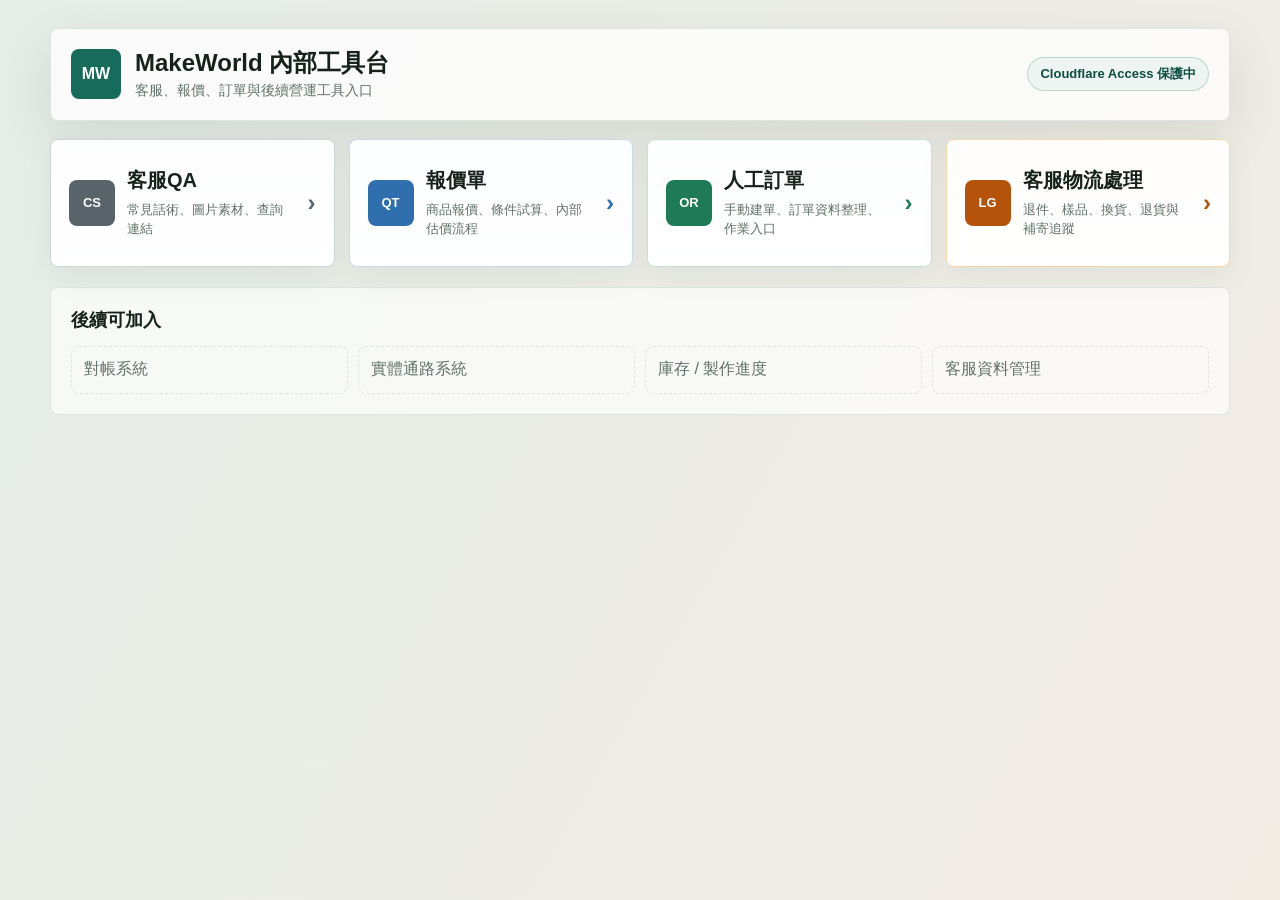
==== commit e1c65472: "Fix logistics print and tool navigation" ====
--- a/index.html
+++ b/index.html
@@ -20,40 +20,40 @@
       </header>
 
       <section class="tool-grid" aria-label="工具列表">
-        <a class="tool-card tool-customer" href="customer/" target="_blank" rel="noopener">
+        <a class="tool-card tool-customer" href="customer/">
           <span class="tool-icon" aria-hidden="true">CS</span>
           <span class="tool-content">
             <strong>客服QA</strong>
             <small>常見話術、圖片素材、查詢連結</small>
           </span>
-          <span class="arrow" aria-hidden="true">↗</span>
+          <span class="arrow" aria-hidden="true">›</span>
         </a>
 
-        <a class="tool-card tool-quote" href="quote/" target="_blank" rel="noopener">
+        <a class="tool-card tool-quote" href="quote/">
           <span class="tool-icon" aria-hidden="true">QT</span>
           <span class="tool-content">
             <strong>報價單</strong>
             <small>商品報價、條件試算、內部估價流程</small>
           </span>
-          <span class="arrow" aria-hidden="true">↗</span>
+          <span class="arrow" aria-hidden="true">›</span>
         </a>
 
-        <a class="tool-card tool-orders" href="orders/" target="_blank" rel="noopener">
+        <a class="tool-card tool-orders" href="orders/">
           <span class="tool-icon" aria-hidden="true">OR</span>
           <span class="tool-content">
             <strong>人工訂單</strong>
             <small>手動建單、訂單資料整理、作業入口</small>
           </span>
-          <span class="arrow" aria-hidden="true">↗</span>
+          <span class="arrow" aria-hidden="true">›</span>
         </a>
 
-        <a class="tool-card tool-logistics" href="logistics/" target="_blank" rel="noopener">
+        <a class="tool-card tool-logistics" href="logistics/">
           <span class="tool-icon" aria-hidden="true">LG</span>
           <span class="tool-content">
             <strong>客服物流處理</strong>
             <small>退件、樣品、換貨、退貨與補寄追蹤</small>
           </span>
-          <span class="arrow" aria-hidden="true">↗</span>
+          <span class="arrow" aria-hidden="true">›</span>
         </a>
       </section>
 
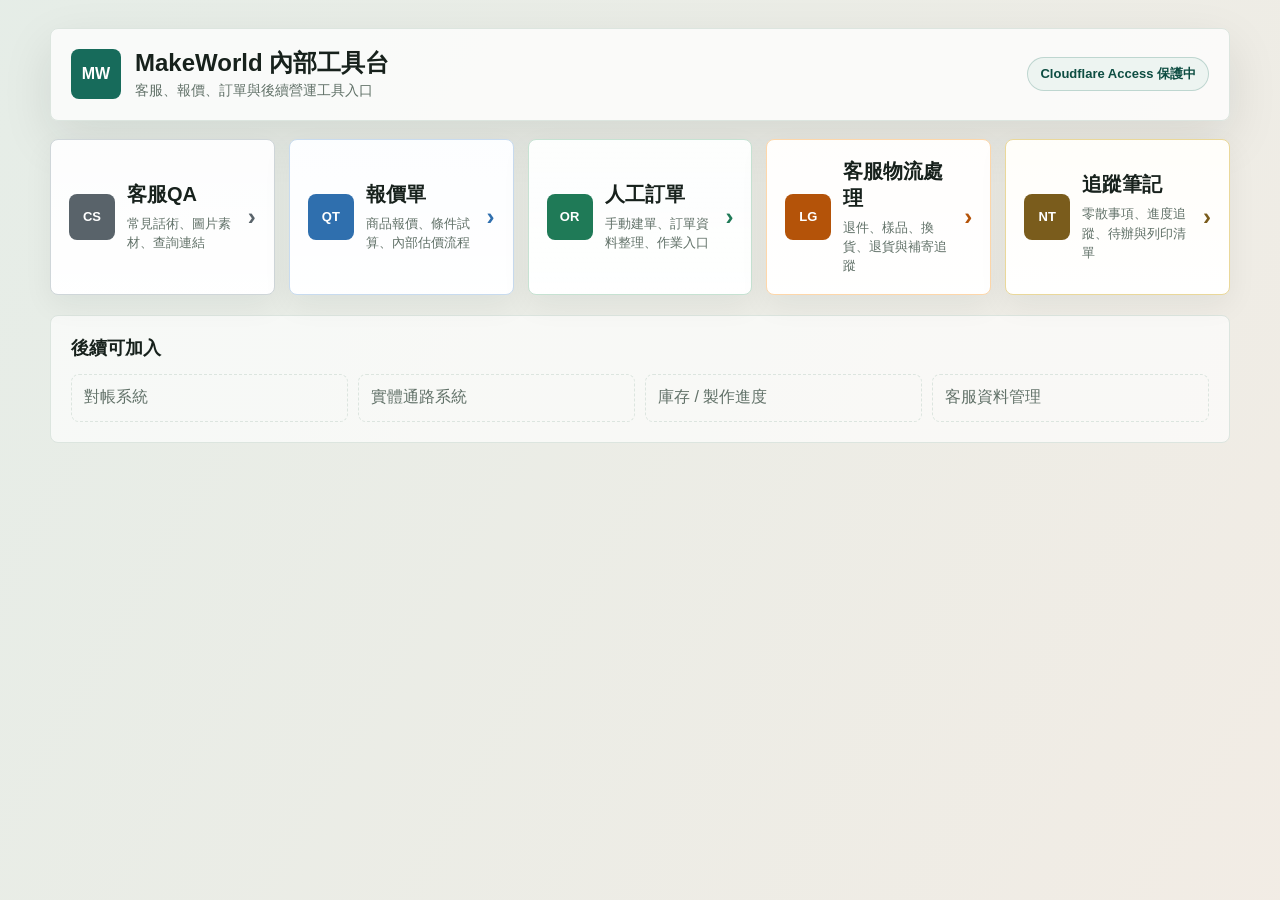
==== commit 0fd3e928: "Add tracking notes tool" ====
--- a/index.html
+++ b/index.html
@@ -4,7 +4,7 @@
     <meta charset="UTF-8" />
     <meta name="viewport" content="width=device-width, initial-scale=1.0" />
     <title>MakeWorld 內部工具台</title>
-    <link rel="stylesheet" href="platform.css?v=20260610-logistics" />
+    <link rel="stylesheet" href="platform.css?v=20260612-notes" />
   </head>
   <body>
     <main class="shell">
@@ -55,6 +55,15 @@
           </span>
           <span class="arrow" aria-hidden="true">›</span>
         </a>
+
+        <a class="tool-card tool-notes" href="notes/">
+          <span class="tool-icon" aria-hidden="true">NT</span>
+          <span class="tool-content">
+            <strong>追蹤筆記</strong>
+            <small>零散事項、進度追蹤、待辦與列印清單</small>
+          </span>
+          <span class="arrow" aria-hidden="true">›</span>
+        </a>
       </section>
 
       <section class="coming-soon" aria-label="後續工具">
--- a/platform.css
+++ b/platform.css
@@ -99,7 +99,7 @@
 
 .tool-grid {
   display: grid;
-  grid-template-columns: repeat(4, minmax(0, 1fr));
+  grid-template-columns: repeat(5, minmax(0, 1fr));
   gap: 14px;
   margin-top: 18px;
 }
@@ -163,6 +163,12 @@
   --tool-border: #fed7aa;
 }
 
+.tool-notes {
+  --tool-main: #7a5c1c;
+  --tool-soft: #fff7da;
+  --tool-border: #ead89a;
+}
+
 .tool-content strong,
 .tool-content small {
   display: block;
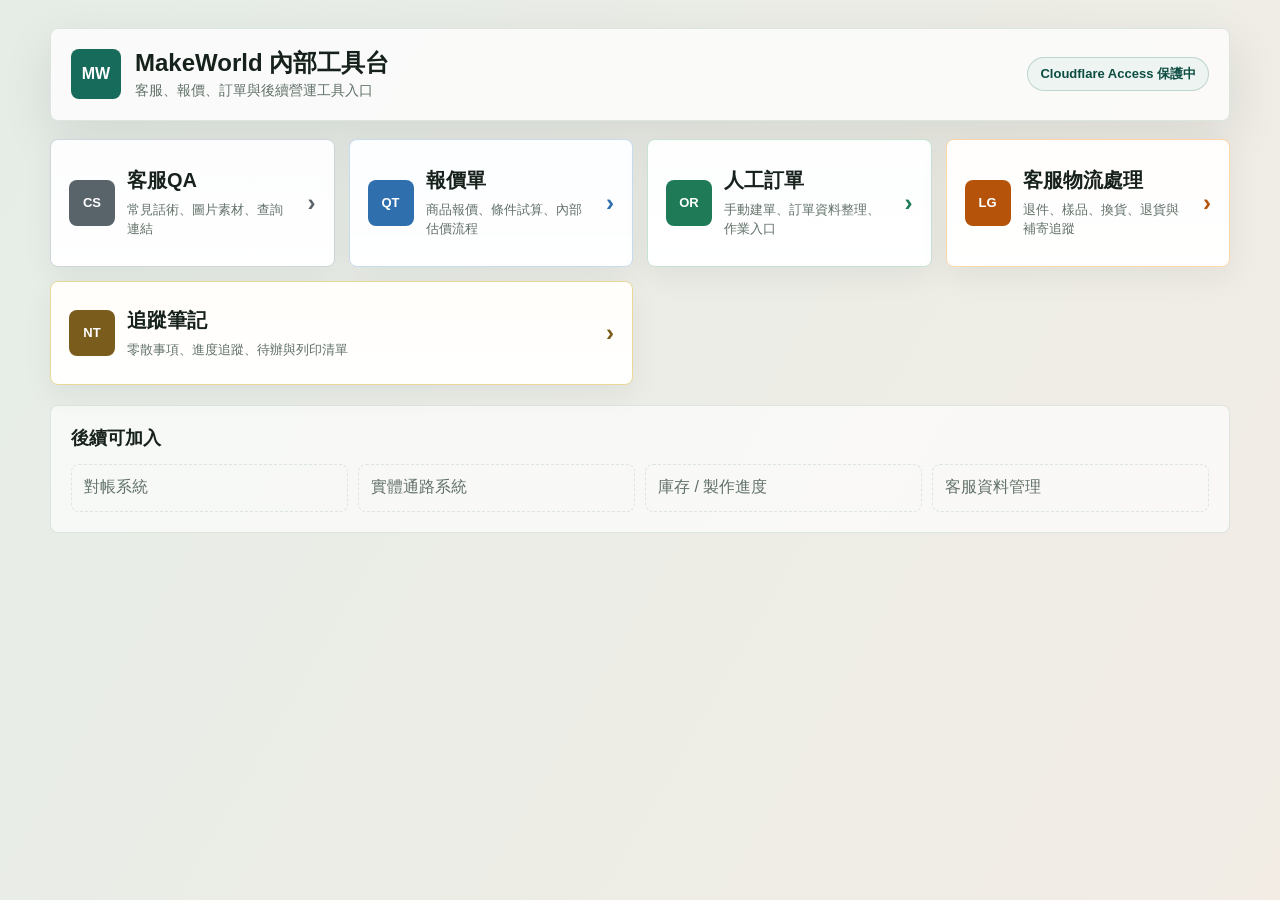
==== commit ef1c6cc9: "Move notes entry to second row" ====
--- a/index.html
+++ b/index.html
@@ -4,7 +4,7 @@
     <meta charset="UTF-8" />
     <meta name="viewport" content="width=device-width, initial-scale=1.0" />
     <title>MakeWorld 內部工具台</title>
-    <link rel="stylesheet" href="platform.css?v=20260612-notes" />
+    <link rel="stylesheet" href="platform.css?v=20260612-notes-row" />
   </head>
   <body>
     <main class="shell">
--- a/platform.css
+++ b/platform.css
@@ -99,7 +99,7 @@
 
 .tool-grid {
   display: grid;
-  grid-template-columns: repeat(5, minmax(0, 1fr));
+  grid-template-columns: repeat(4, minmax(0, 1fr));
   gap: 14px;
   margin-top: 18px;
 }
@@ -167,6 +167,8 @@
   --tool-main: #7a5c1c;
   --tool-soft: #fff7da;
   --tool-border: #ead89a;
+  grid-column: 1 / span 2;
+  min-height: 104px;
 }
 
 .tool-content strong,
@@ -226,6 +228,11 @@
     grid-template-columns: 1fr;
   }
 
+  .tool-notes {
+    grid-column: auto;
+    min-height: 128px;
+  }
+
   .topbar {
     display: grid;
   }
